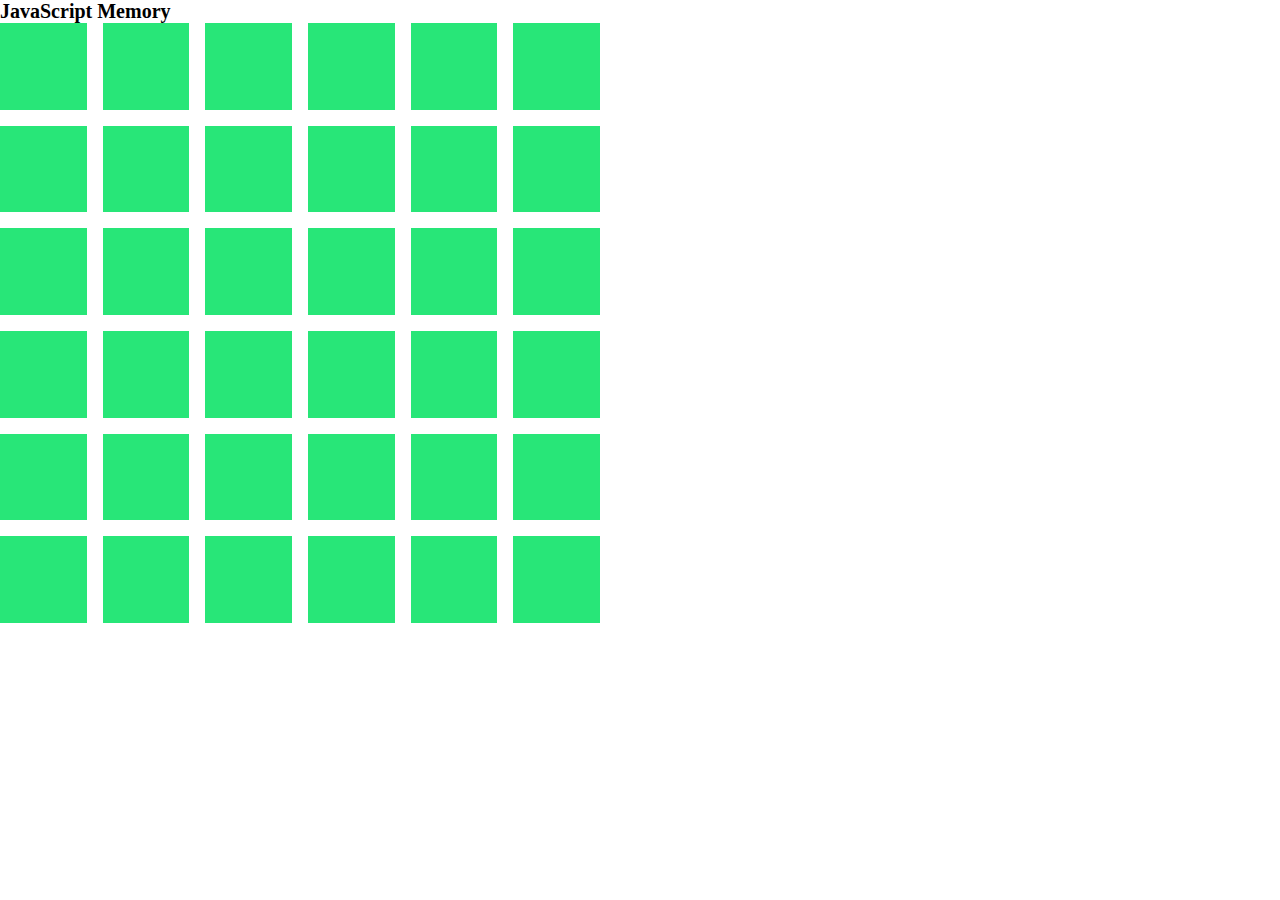
==== index.html @ 5bbcac87 "feat: memory base" ====
<!DOCTYPE html>
<html>
    <head>
        <title>Memory</title>
        <link href="styles/general.css" type="text/css" rel="stylesheet">
    </head>
    <body>
        <div id="game_title">
            JavaScript Memory
        </div>
        <div id="table">
        </div>

        <script src="scripts/static.js"></script>
    </body>
</html>
---- styles/general.css ----
html, body {
    margin: 0;
    font-family: Calibri;
}

#game_title {
    font-weight: 700;
    font-size: 20px;
}

#table {
    width: 600px;
    height: 600px;
    display: grid;
    grid-template-columns: repeat(6, 1fr);
    grid-template-rows: repeat(6, 1fr);
    grid-gap: 1em;
}

.card {
    background: rgb(40, 230, 120);
    color: white;
    font-weight: 700;
}

.open {
    background: rgb(180, 62, 226);
}
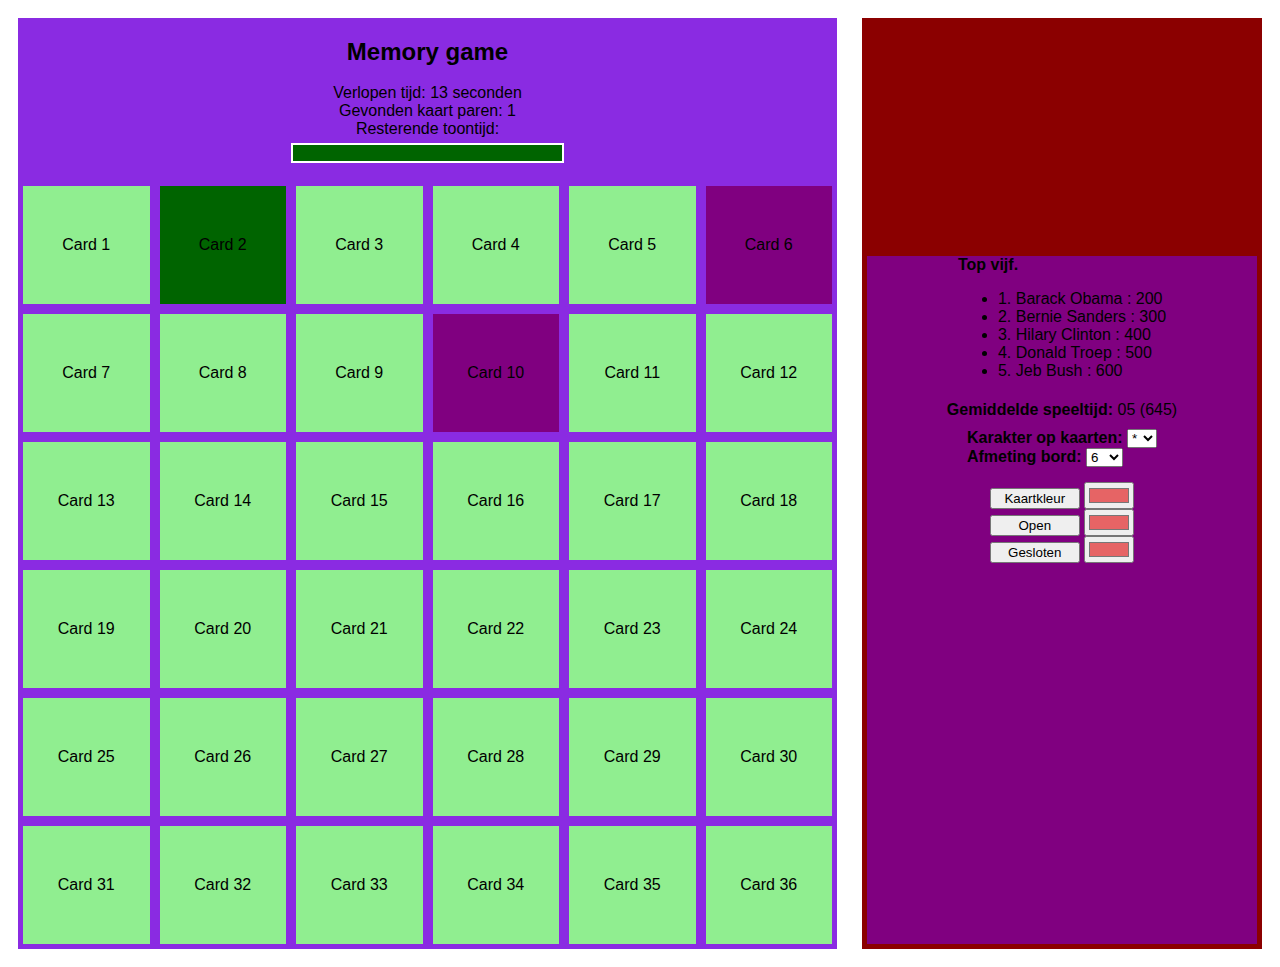
==== commit 4109dd76: "feat(layout/base): New styling, removed JS because it's not allowed yet." ====
--- a/index.html
+++ b/index.html
@@ -5,12 +5,173 @@
         <link href="styles/general.css" type="text/css" rel="stylesheet">
     </head>
     <body>
-        <div id="game_title">
-            JavaScript Memory
+        <div class="grid_container">
+            <div class="game_section section_margin">
+                <div class="text_center">
+                    <h2 class="remove-bottom-margin">Memory game</h2>
+                    <br>
+                    <p class="remove-margin">Verlopen tijd: 13 seconden</p>
+                    <p class="remove-margin">Gevonden kaart paren: 1</p>
+                    <p class="remove-margin">Resterende toontijd:</p>
+                    <div class="toontijd_meter">
+                        <div class="toontijd_inner">
+                        </div>
+                    </div>
+                </div>
+                <br>
+                <div class="card_container text_center">
+                    <div class="card_closed">
+                        Card 1
+                    </div>
+                    <div class="card_open">
+                        Card 2
+                    </div>
+                    <div class="card_closed">
+                        Card 3
+                    </div>
+                    <div class="card_closed">
+                        Card 4
+                    </div>
+                    <div class="card_closed">
+                        Card 5
+                    </div>
+                    <div class="card_matched">
+                        Card 6
+                    </div>
+                    <div class="card_closed">
+                        Card 7
+                    </div>
+                    <div class="card_closed">
+                        Card 8
+                    </div>
+                    <div class="card_closed">
+                        Card 9
+                    </div>
+                    <div class="card_matched">
+                        Card 10
+                    </div>
+                    <div class="card_closed">
+                        Card 11
+                    </div>
+                    <div class="card_closed">
+                        Card 12
+                    </div>
+                    <div class="card_closed">
+                        Card 13
+                    </div>
+                    <div class="card_closed">
+                        Card 14
+                    </div>
+                    <div class="card_closed">
+                        Card 15
+                    </div>
+                    <div class="card_closed">
+                        Card 16
+                    </div>
+                    <div class="card_closed">
+                        Card 17
+                    </div>
+                    <div class="card_closed">
+                        Card 18
+                    </div>
+                    <div class="card_closed">
+                        Card 19
+                    </div>
+                    <div class="card_closed">
+                        Card 20
+                    </div>
+                    <div class="card_closed">
+                        Card 21
+                    </div>
+                    <div class="card_closed">
+                        Card 22
+                    </div>
+                    <div class="card_closed">
+                        Card 23
+                    </div>
+                    <div class="card_closed">
+                        Card 24
+                    </div>
+                    <div class="card_closed">
+                        Card 25
+                    </div>
+                    <div class="card_closed">
+                        Card 26
+                    </div>
+                    <div class="card_closed">
+                        Card 27
+                    </div>
+                    <div class="card_closed">
+                        Card 28
+                    </div>
+                    <div class="card_closed">
+                        Card 29
+                    </div>
+                    <div class="card_closed">
+                        Card 30
+                    </div>
+                    <div class="card_closed">
+                        Card 31
+                    </div>
+                    <div class="card_closed">
+                        Card 32
+                    </div>
+                    <div class="card_closed">
+                        Card 33
+                    </div>
+                    <div class="card_closed">
+                        Card 34
+                    </div>
+                    <div class="card_closed">
+                        Card 35
+                    </div>
+                    <div class="card_closed">
+                        Card 36
+                    </div>
+                </div>
+            </div>
+            <div class="settings_section section_margin">
+                <div class="settings_container">
+                    <div class="top_five">
+                        <b>Top vijf.</b>
+                        <ul>
+                            <li>1. Barack Obama : 200</li>
+                            <li>2. Bernie Sanders : 300</li>
+                            <li>3. Hilary Clinton : 400</li>
+                            <li>4. Donald Troep : 500</li>
+                            <li>5. Jeb Bush : 600</li>
+                        </ul>
+                    </div>
+                    <div class="avg_playtime">
+                        <b>Gemiddelde speeltijd:</b> 05 (645)
+                    </div>
+                    <div class="board_setting">
+                        <b>Karakter op kaarten:</b>
+                        <select name="characters" id="characters">
+                            <option value="*">*</option>
+                            <option value="x">x</option>
+                            <option value="o">o</option>
+                        </select> <br>
+                        <b>Afmeting bord:</b>
+                        <select name="size" id="size">
+                            <option value="6">6</option>
+                            <option value="12">12</option>
+                            <option value="18">18</option>
+                        </select> <br>
+                    </div>
+                    <div class="color_settings">
+                        <button class="color_buttons">Kaartkleur</button>
+                        <input type="color" id="default_card" name="head" value="#e66465">
+                        <br>
+                        <button class="color_buttons">Open</button>
+                        <input type="color" id="open" name="head" value="#e66465">
+                        <br>
+                        <button class="color_buttons">Gesloten</button>
+                        <input type="color" id="closed" name="head" value="#e66465">
+                        <br>
+                    </div>
+                </div>
+            </div>
         </div>
-        <div id="table">
-        </div>
-
-        <script src="scripts/static.js"></script>
     </body>
 </html>--- a/styles/general.css
+++ b/styles/general.css
@@ -1,28 +1,132 @@
 html, body {
-    margin: 0;
-    font-family: Calibri;
+    font-family: Arial;
 }
 
-#game_title {
-    font-weight: 700;
-    font-size: 20px;
+.remove-margin {
+    margin: 0;
 }
 
-#table {
-    width: 600px;
-    height: 600px;
-    display: grid;
-    grid-template-columns: repeat(6, 1fr);
-    grid-template-rows: repeat(6, 1fr);
-    grid-gap: 1em;
+.remove-bottom-margin {
+    margin-bottom: 0;
 }
 
-.card {
-    background: rgb(40, 230, 120);
-    color: white;
-    font-weight: 700;
+.text_center {
+    text-align: center;
 }
 
-.open {
-    background: rgb(180, 62, 226);
-}+.grid_container {
+    width: 100%;
+    height: auto;
+    display: grid;
+    gap: 25px 5px;
+    grid-template-columns: 2fr 1fr;
+}
+
+.section_margin {
+    margin: 10px 10px;
+}
+
+.game_section {
+    grid-column-start: 1;
+    background-color: blueviolet;
+    min-width: 400px;
+}
+
+.toontijd {
+    width: 100%;
+    height: 20px;
+    background: chartreuse;
+    display: grid;
+    grid-template-columns: 1fr 1fr 1fr;
+    grid-template-rows: 1fr;
+}
+
+.toontijd_meter {
+    display: grid;
+    width: 100%;
+    height: 20px;
+    grid-template-columns: 1fr 1fr 2fr 1fr 1fr;
+    grid-template-rows: 1fr;
+    justify-content: center;
+    margin-top: 5px;
+}
+
+.toontijd_inner {
+    background: darkgreen;
+    border-style: solid;
+    border-width: 2px;
+    border-color: white;
+    grid-column: 3/4;
+}
+
+.card_container {
+    display: grid;
+    grid-template-columns: 1fr 1fr 1fr 1fr 1fr 1fr;
+    grid-template-rows: 1fr 1fr 1fr 1fr 1fr 1fr;
+    justify-content: space-evenly;
+}
+
+.card_open {
+    margin: 5px;
+    padding: 50px 10px;
+    background: darkgreen;
+}
+
+.card_closed {
+    margin: 5px;
+    padding: 50px 10px;
+    background: lightgreen;
+}
+
+.card_matched {
+    margin: 5px;
+    padding: 50px 10px;
+    background: purple;
+}
+
+.settings_section {
+    grid-column-start: 2;
+    display: grid;
+    grid-template-columns: 1fr;
+    grid-template-rows: 1fr 3fr;
+    background-color: darkred;
+    min-width: 400px;
+}
+
+.settings_container {
+    grid-row: 2/3;
+    display: flex;
+    flex-direction: column;
+    flex-basis: auto;
+    background: purple;
+    align-items: stretch;
+    margin: 5px;
+    min-width: 300px;
+}
+
+.top_five {
+    align-self: center;
+    margin-bottom: 5px;
+}
+
+.avg_playtime {
+    align-self: center;
+    margin-bottom: 10px;
+}
+
+.board_setting {
+    align-self: center;
+    margin-bottom: 15px;
+}
+
+.color_settings {
+    align-self: center;
+    margin-bottom: 15px;
+}
+
+.color_buttons {
+    width: 90px;
+    height: auto;
+}
+
+
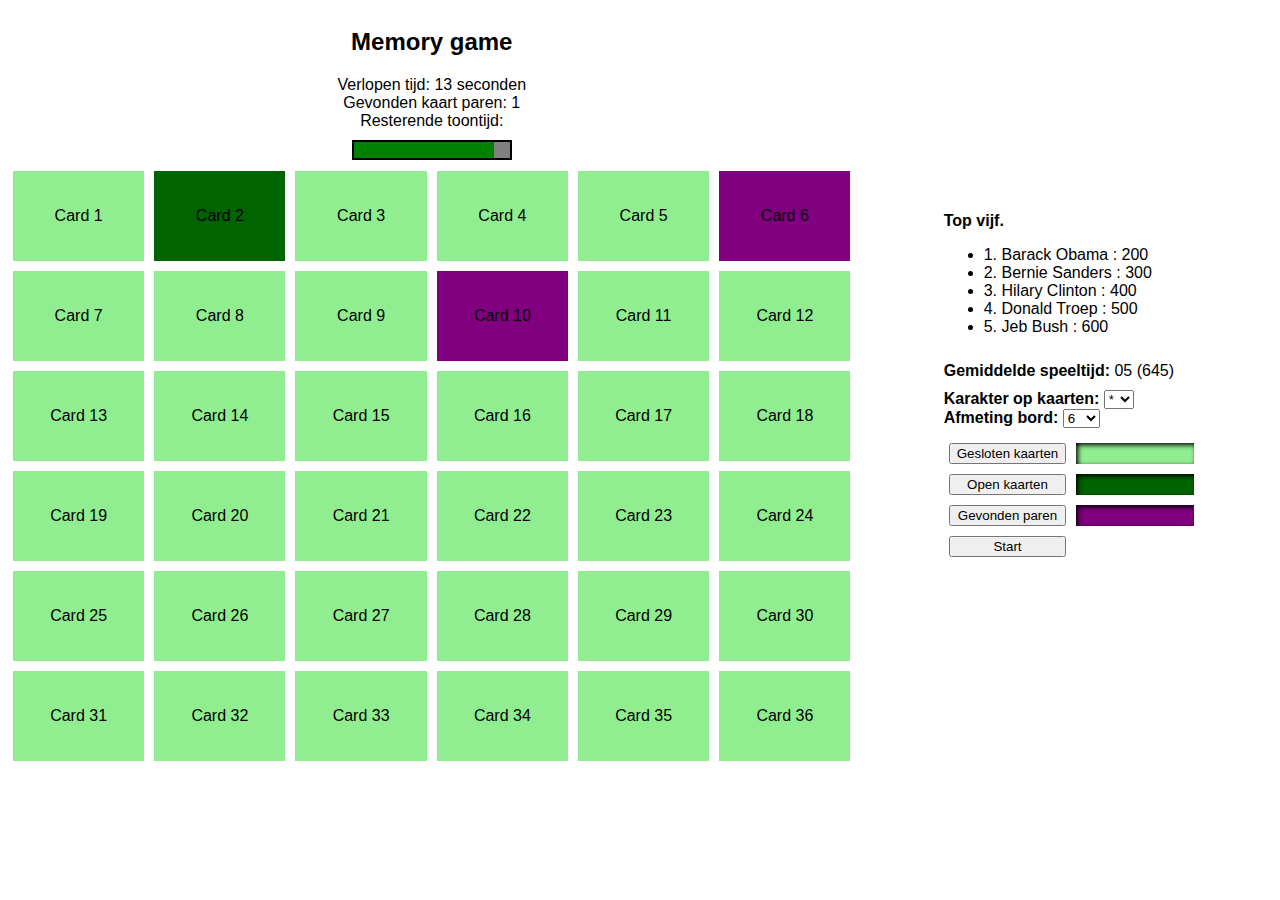
==== commit 0ca3fac8: "feat(layout/base): Design version 1.0" ====
--- a/index.html
+++ b/index.html
@@ -3,134 +3,130 @@
     <head>
         <title>Memory</title>
         <link href="styles/general.css" type="text/css" rel="stylesheet">
+        <meta name="viewport" content="width=device-width, initial-scale=1">
     </head>
     <body>
-        <div class="grid_container">
-            <div class="game_section section_margin">
-                <div class="text_center">
-                    <h2 class="remove-bottom-margin">Memory game</h2>
-                    <br>
+        <div class="container">
+            <div class="game_section">
+                <div class="game_info text_center">
+                    <h2>Memory game</h2>
                     <p class="remove-margin">Verlopen tijd: 13 seconden</p>
                     <p class="remove-margin">Gevonden kaart paren: 1</p>
                     <p class="remove-margin">Resterende toontijd:</p>
-                    <div class="toontijd_meter">
-                        <div class="toontijd_inner">
-                        </div>
-                    </div>
+                    <progress id="rest_time" value="90" max="100"></progress>
                 </div>
-                <br>
                 <div class="card_container text_center">
-                    <div class="card_closed">
+                    <div class="card_closed card_size">
                         Card 1
                     </div>
-                    <div class="card_open">
+                    <div class="card_open card_size">
                         Card 2
                     </div>
-                    <div class="card_closed">
+                    <div class="card_closed card_size">
                         Card 3
                     </div>
-                    <div class="card_closed">
+                    <div class="card_closed card_size">
                         Card 4
                     </div>
-                    <div class="card_closed">
+                    <div class="card_closed card_size">
                         Card 5
                     </div>
-                    <div class="card_matched">
+                    <div class="card_matched card_size">
                         Card 6
                     </div>
-                    <div class="card_closed">
+                    <div class="card_closed card_size">
                         Card 7
                     </div>
-                    <div class="card_closed">
+                    <div class="card_closed card_size">
                         Card 8
                     </div>
-                    <div class="card_closed">
+                    <div class="card_closed card_size">
                         Card 9
                     </div>
-                    <div class="card_matched">
+                    <div class="card_matched card_size">
                         Card 10
                     </div>
-                    <div class="card_closed">
+                    <div class="card_closed card_size">
                         Card 11
                     </div>
-                    <div class="card_closed">
+                    <div class="card_closed card_size">
                         Card 12
                     </div>
-                    <div class="card_closed">
+                    <div class="card_closed card_size">
                         Card 13
                     </div>
-                    <div class="card_closed">
+                    <div class="card_closed card_size">
                         Card 14
                     </div>
-                    <div class="card_closed">
+                    <div class="card_closed card_size">
                         Card 15
                     </div>
-                    <div class="card_closed">
+                    <div class="card_closed card_size">
                         Card 16
                     </div>
-                    <div class="card_closed">
+                    <div class="card_closed card_size">
                         Card 17
                     </div>
-                    <div class="card_closed">
+                    <div class="card_closed card_size">
                         Card 18
                     </div>
-                    <div class="card_closed">
+                    <div class="card_closed card_size">
                         Card 19
                     </div>
-                    <div class="card_closed">
+                    <div class="card_closed card_size">
                         Card 20
                     </div>
-                    <div class="card_closed">
+                    <div class="card_closed card_size">
                         Card 21
                     </div>
-                    <div class="card_closed">
+                    <div class="card_closed card_size">
                         Card 22
                     </div>
-                    <div class="card_closed">
+                    <div class="card_closed card_size">
                         Card 23
                     </div>
-                    <div class="card_closed">
+                    <div class="card_closed card_size">
                         Card 24
                     </div>
-                    <div class="card_closed">
+                    <div class="card_closed card_size">
                         Card 25
                     </div>
-                    <div class="card_closed">
+                    <div class="card_closed card_size">
                         Card 26
                     </div>
-                    <div class="card_closed">
+                    <div class="card_closed card_size">
                         Card 27
                     </div>
-                    <div class="card_closed">
+                    <div class="card_closed card_size">
                         Card 28
                     </div>
-                    <div class="card_closed">
+                    <div class="card_closed card_size">
                         Card 29
                     </div>
-                    <div class="card_closed">
+                    <div class="card_closed card_size">
                         Card 30
                     </div>
-                    <div class="card_closed">
+                    <div class="card_closed card_size">
                         Card 31
                     </div>
-                    <div class="card_closed">
+                    <div class="card_closed card_size">
                         Card 32
                     </div>
-                    <div class="card_closed">
+                    <div class="card_closed card_size">
                         Card 33
                     </div>
-                    <div class="card_closed">
+                    <div class="card_closed card_size">
                         Card 34
                     </div>
-                    <div class="card_closed">
+                    <div class="card_closed card_size">
                         Card 35
                     </div>
-                    <div class="card_closed">
+                    <div class="card_closed card_size">
                         Card 36
                     </div>
                 </div>
             </div>
-            <div class="settings_section section_margin">
+            <div class="settings_section">
                 <div class="settings_container">
                     <div class="top_five">
                         <b>Top vijf.</b>
@@ -159,16 +155,18 @@
                             <option value="18">18</option>
                         </select> <br>
                     </div>
-                    <div class="color_settings">
-                        <button class="color_buttons">Kaartkleur</button>
-                        <input type="color" id="default_card" name="head" value="#e66465">
-                        <br>
-                        <button class="color_buttons">Open</button>
-                        <input type="color" id="open" name="head" value="#e66465">
-                        <br>
-                        <button class="color_buttons">Gesloten</button>
-                        <input type="color" id="closed" name="head" value="#e66465">
-                        <br>
+                    <div class="color_section">
+                        <button class="color_buttons">Gesloten kaarten</button>
+                        <div id="closed_card_color" class="card_color"></div>
+
+                        <button class="color_buttons">Open kaarten</button>
+                        <div id="open_card_color" class="card_color"></div>
+
+                        <button class="color_buttons">Gevonden paren</button>
+                        <div id="matched_cards_color" class="card_color"></div>
+                    </div>
+                    <div class="game_start_section">
+                        <button class="start_button">Start</button>
                     </div>
                 </div>
             </div>
--- a/styles/general.css
+++ b/styles/general.css
@@ -14,119 +14,172 @@
     text-align: center;
 }
 
-.grid_container {
+.container {
     width: 100%;
-    height: auto;
-    display: grid;
-    gap: 25px 5px;
-    grid-template-columns: 2fr 1fr;
+    display: flex;
+    flex-direction: column;
+    row-gap: 5px;
 }
 
-.section_margin {
-    margin: 10px 10px;
+/** GAME SECTION CSS **/
+.game_section {
+    min-width: 300px;
+    display: flex;
+    flex-direction: column;
+    row-gap: 5px;
+    flex-grow: 8;
 }
 
-.game_section {
-    grid-column-start: 1;
-    background-color: blueviolet;
-    min-width: 400px;
+#rest_time {
+    margin-top: 10px;
+    height: 20px;
+    appearance: none;
+    border: solid 2px black;
 }
 
-.toontijd {
-    width: 100%;
-    height: 20px;
-    background: chartreuse;
-    display: grid;
-    grid-template-columns: 1fr 1fr 1fr;
-    grid-template-rows: 1fr;
+progress[value]::-webkit-progress-value {
+    background-color: green;
+    -webkit-appearance: none;
+    appearance: none;
 }
 
-.toontijd_meter {
-    display: grid;
-    width: 100%;
-    height: 20px;
-    grid-template-columns: 1fr 1fr 2fr 1fr 1fr;
-    grid-template-rows: 1fr;
-    justify-content: center;
-    margin-top: 5px;
-}
+/*::-webkit-progress-value {*/
+/*    background-color: green;*/
+/*}*/
 
-.toontijd_inner {
-    background: darkgreen;
-    border-style: solid;
-    border-width: 2px;
-    border-color: white;
-    grid-column: 3/4;
-}
+/*::-moz-progress-bar {*/
+/*    background-color: green;*/
+/*}*/
 
 .card_container {
     display: grid;
-    grid-template-columns: 1fr 1fr 1fr 1fr 1fr 1fr;
-    grid-template-rows: 1fr 1fr 1fr 1fr 1fr 1fr;
+    grid-template-columns: 1fr 1fr 1fr;
     justify-content: space-evenly;
 }
 
+.card_size {
+    margin: 5px;
+    padding: 36px 5px;
+}
+
+.card_closed {
+    background: lightgreen;
+}
+
+.card_closed:hover {
+    cursor: pointer;
+}
+
 .card_open {
-    margin: 5px;
-    padding: 50px 10px;
     background: darkgreen;
 }
 
-.card_closed {
+.card_matched {
+    background: purple;
+}
+
+/** SETTING SECTION CSS **/
+.settings_section {
+    min-width: 300px;
+    flex-grow: 2;
+}
+
+.settings_container {
+    padding: 5px;
+    display: flex;
+    flex-direction: column;
+}
+
+.top_five {
+    padding-bottom: 10px;
+}
+
+.avg_playtime {
+    padding-bottom: 10px;
+}
+
+.board_setting {
+    padding-bottom: 10px;
+}
+
+.color_section {
+    display: grid;
+    grid-template-columns: 1fr 1fr;
+}
+
+.color_settings {
+    grid-column: 1/2;
+    padding-bottom: 10px;
+}
+
+.color_buttons {
+    height: auto;
     margin: 5px;
-    padding: 50px 10px;
+}
+
+.card_color {
+    height: auto;
+    margin: 5px;
+    box-shadow: 2px 2px 5px black inset;
+}
+
+#closed_card_color {
     background: lightgreen;
 }
 
-.card_matched {
-    margin: 5px;
-    padding: 50px 10px;
+#open_card_color {
+
+    background: darkgreen;
+}
+
+#matched_cards_color {
     background: purple;
 }
 
-.settings_section {
-    grid-column-start: 2;
+.game_start_section {
     display: grid;
-    grid-template-columns: 1fr;
-    grid-template-rows: 1fr 3fr;
-    background-color: darkred;
-    min-width: 400px;
+    grid-template-columns: 1fr 1fr;
 }
 
-.settings_container {
-    grid-row: 2/3;
-    display: flex;
-    flex-direction: column;
-    flex-basis: auto;
-    background: purple;
-    align-items: stretch;
+.start_button {
+    grid-column: 1/2;
+    height: auto;
     margin: 5px;
-    min-width: 300px;
 }
 
-.top_five {
-    align-self: center;
-    margin-bottom: 5px;
+/** MEDIA QUERIES **/
+@media screen and (min-width: 600px) {
+    .card_container {
+        grid-template-columns: 1fr 1fr 1fr 1fr;
+    }
 }
 
-.avg_playtime {
-    align-self: center;
-    margin-bottom: 10px;
+@media screen and (min-width: 900px) {
+    .card_container {
+        grid-template-columns: 1fr 1fr 1fr 1fr 1fr 1fr;
+    }
 }
 
-.board_setting {
-    align-self: center;
-    margin-bottom: 15px;
+@media screen and (min-width: 1200px) {
+    .container {
+        flex-direction: row;
+        column-gap: 15px;
+    }
+
+    .settings_section {
+        padding: 0px 20px;
+        display: flex;
+        align-items: center;
+        justify-content: center;
+    }
+
+    .settings_container {
+
+    }
 }
 
-.color_settings {
-    align-self: center;
-    margin-bottom: 15px;
-}
-
-.color_buttons {
-    width: 90px;
-    height: auto;
-}
-
-
+@media screen and (min-width: 1600px) {
+    .card_size {
+        padding: 45px 5px;
+    }
+}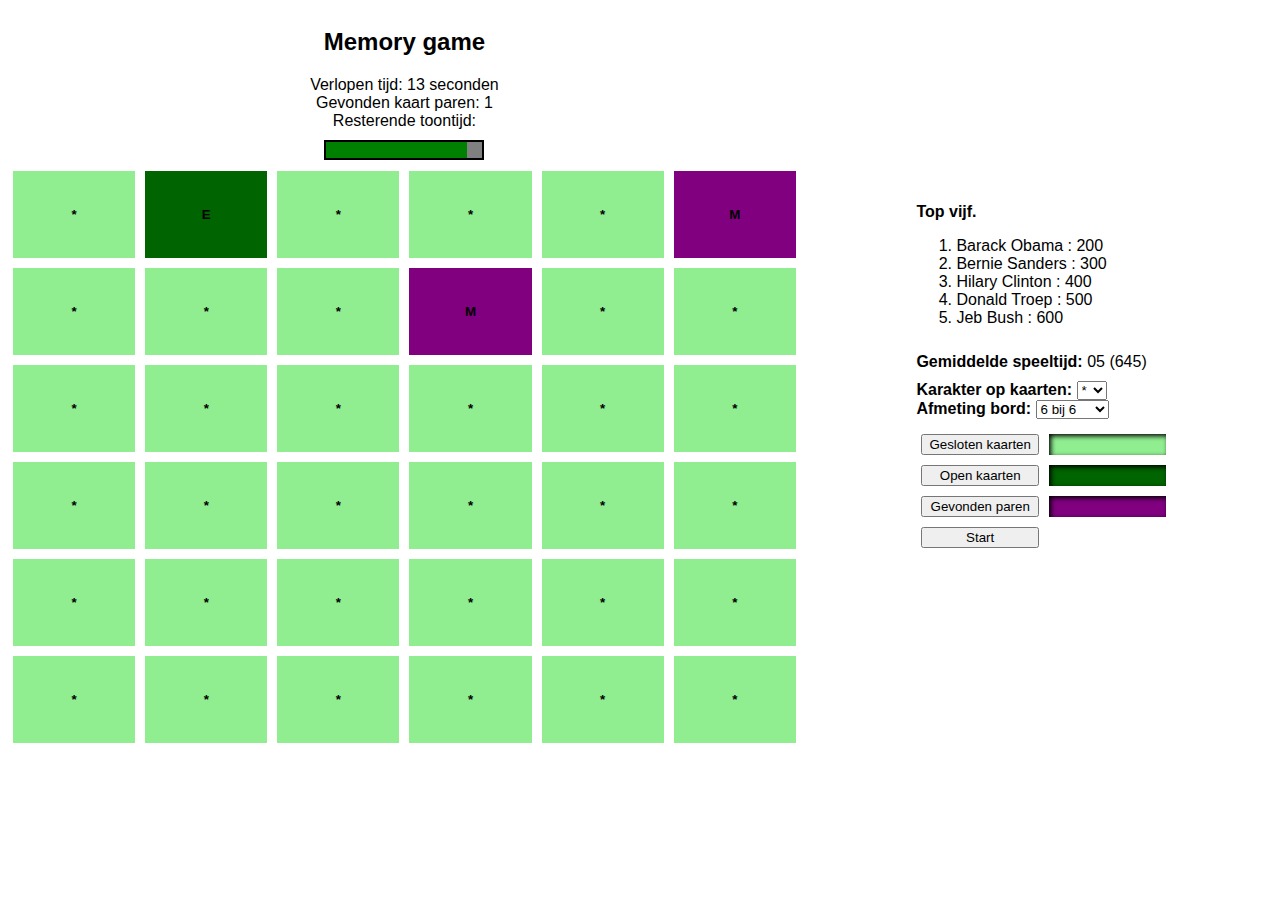
==== commit 24bd804f: "feat(layout/base): Added some screen reader stuff." ====
--- a/index.html
+++ b/index.html
@@ -16,157 +16,157 @@
                     <progress id="rest_time" value="90" max="100"></progress>
                 </div>
                 <div class="card_container text_center">
-                    <div class="card_closed card_size">
-                        Card 1
-                    </div>
-                    <div class="card_open card_size">
-                        Card 2
-                    </div>
-                    <div class="card_closed card_size">
-                        Card 3
-                    </div>
-                    <div class="card_closed card_size">
-                        Card 4
-                    </div>
-                    <div class="card_closed card_size">
-                        Card 5
-                    </div>
-                    <div class="card_matched card_size">
-                        Card 6
-                    </div>
-                    <div class="card_closed card_size">
-                        Card 7
-                    </div>
-                    <div class="card_closed card_size">
-                        Card 8
-                    </div>
-                    <div class="card_closed card_size">
-                        Card 9
-                    </div>
-                    <div class="card_matched card_size">
-                        Card 10
-                    </div>
-                    <div class="card_closed card_size">
-                        Card 11
-                    </div>
-                    <div class="card_closed card_size">
-                        Card 12
-                    </div>
-                    <div class="card_closed card_size">
-                        Card 13
-                    </div>
-                    <div class="card_closed card_size">
-                        Card 14
-                    </div>
-                    <div class="card_closed card_size">
-                        Card 15
-                    </div>
-                    <div class="card_closed card_size">
-                        Card 16
-                    </div>
-                    <div class="card_closed card_size">
-                        Card 17
-                    </div>
-                    <div class="card_closed card_size">
-                        Card 18
-                    </div>
-                    <div class="card_closed card_size">
-                        Card 19
-                    </div>
-                    <div class="card_closed card_size">
-                        Card 20
-                    </div>
-                    <div class="card_closed card_size">
-                        Card 21
-                    </div>
-                    <div class="card_closed card_size">
-                        Card 22
-                    </div>
-                    <div class="card_closed card_size">
-                        Card 23
-                    </div>
-                    <div class="card_closed card_size">
-                        Card 24
-                    </div>
-                    <div class="card_closed card_size">
-                        Card 25
-                    </div>
-                    <div class="card_closed card_size">
-                        Card 26
-                    </div>
-                    <div class="card_closed card_size">
-                        Card 27
-                    </div>
-                    <div class="card_closed card_size">
-                        Card 28
-                    </div>
-                    <div class="card_closed card_size">
-                        Card 29
-                    </div>
-                    <div class="card_closed card_size">
-                        Card 30
-                    </div>
-                    <div class="card_closed card_size">
-                        Card 31
-                    </div>
-                    <div class="card_closed card_size">
-                        Card 32
-                    </div>
-                    <div class="card_closed card_size">
-                        Card 33
-                    </div>
-                    <div class="card_closed card_size">
-                        Card 34
-                    </div>
-                    <div class="card_closed card_size">
-                        Card 35
-                    </div>
-                    <div class="card_closed card_size">
-                        Card 36
-                    </div>
+                    <button type="button"  name="card 1" class="card_closed card_size">
+                        <b>*</b>
+                    </button>
+                    <button type="button"  class="card_open card_size" disabled>
+                        <b>E</b>
+                    </button>
+                    <button type="button"  class="card_closed card_size">
+                        <b>*</b>
+                    </button>
+                    <button type="button"  class="card_closed card_size">
+                        <b>*</b>
+                    </button>
+                    <button type="button"  class="card_closed card_size">
+                        <b>*</b>
+                    </button>
+                    <button type="button"  class="card_matched card_size" disabled>
+                        <b>M</b>
+                    </button>
+                    <button type="button"  class="card_closed card_size">
+                        <b>*</b>
+                    </button>
+                    <button type="button"  class="card_closed card_size">
+                        <b>*</b>
+                    </button>
+                    <button type="button"  class="card_closed card_size">
+                        <b>*</b>
+                    </button>
+                    <button type="button"  class="card_matched card_size" disabled>
+                        <b>M</b>
+                    </button>
+                    <button type="button"  class="card_closed card_size">
+                        <b>*</b>
+                    </button>
+                    <button type="button"  class="card_closed card_size">
+                        <b>*</b>
+                    </button>
+                    <button type="button"  class="card_closed card_size">
+                        <b>*</b>
+                    </button>
+                    <button type="button"  class="card_closed card_size">
+                        <b>*</b>
+                    </button>
+                    <button type="button"  class="card_closed card_size">
+                        <b>*</b>
+                    </button>
+                    <button type="button"  class="card_closed card_size">
+                        <b>*</b>
+                    </button>
+                    <button type="button"  class="card_closed card_size">
+                        <b>*</b>
+                    </button>
+                    <button type="button"  class="card_closed card_size">
+                        <b>*</b>
+                    </button>
+                    <button type="button"  class="card_closed card_size">
+                        <b>*</b>
+                    </button>
+                    <button type="button"  class="card_closed card_size">
+                        <b>*</b>
+                    </button>
+                    <button type="button"  class="card_closed card_size">
+                        <b>*</b>
+                    </button>
+                    <button type="button"  class="card_closed card_size">
+                        <b>*</b>
+                    </button>
+                    <button type="button"  class="card_closed card_size">
+                        <b>*</b>
+                    </button>
+                    <button type="button"  class="card_closed card_size">
+                        <b>*</b>
+                    </button>
+                    <button type="button"  class="card_closed card_size">
+                        <b>*</b>
+                    </button>
+                    <button type="button"  class="card_closed card_size">
+                        <b>*</b>
+                    </button>
+                    <button type="button"  class="card_closed card_size">
+                        <b>*</b>
+                    </button>
+                    <button type="button"  class="card_closed card_size">
+                        <b>*</b>
+                    </button>
+                    <button type="button"  class="card_closed card_size">
+                        <b>*</b>
+                    </button>
+                    <button type="button"  class="card_closed card_size">
+                        <b>*</b>
+                    </button>
+                    <button type="button"  class="card_closed card_size">
+                        <b>*</b>
+                    </button>
+                    <button type="button"  class="card_closed card_size">
+                        <b>*</b>
+                    </button>
+                    <button type="button"  class="card_closed card_size">
+                        <b>*</b>
+                    </button>
+                    <button type="button"  class="card_closed card_size">
+                        <b>*</b>
+                    </button>
+                    <button type="button"  class="card_closed card_size">
+                        <b>*</b>
+                    </button>
+                    <button type="button"  class="card_closed card_size">
+                        <b>*</b>
+                    </button>
                 </div>
             </div>
             <div class="settings_section">
                 <div class="settings_container">
                     <div class="top_five">
                         <b>Top vijf.</b>
-                        <ul>
-                            <li>1. Barack Obama : 200</li>
-                            <li>2. Bernie Sanders : 300</li>
-                            <li>3. Hilary Clinton : 400</li>
-                            <li>4. Donald Troep : 500</li>
-                            <li>5. Jeb Bush : 600</li>
-                        </ul>
+                        <ol>
+                            <li>Barack Obama : 200</li>
+                            <li>Bernie Sanders : 300</li>
+                            <li>Hilary Clinton : 400</li>
+                            <li>Donald Troep : 500</li>
+                            <li>Jeb Bush : 600</li>
+                        </ol>
                     </div>
                     <div class="avg_playtime">
-                        <b>Gemiddelde speeltijd:</b> 05 (645)
+                        <label for="average_playtime"><b>Gemiddelde speeltijd:</b></label> <span id="average_playtime">05 (645)</span>
                     </div>
                     <div class="board_setting">
-                        <b>Karakter op kaarten:</b>
+                        <label for="characters"><b>Karakter op kaarten:</b></label>
                         <select name="characters" id="characters">
                             <option value="*">*</option>
                             <option value="x">x</option>
                             <option value="o">o</option>
                         </select> <br>
-                        <b>Afmeting bord:</b>
-                        <select name="size" id="size">
-                            <option value="6">6</option>
-                            <option value="12">12</option>
-                            <option value="18">18</option>
+                        <label for="board_size"><b>Afmeting bord:</b></label>
+                        <select name="board_size" id="board_size">
+                            <option value="6">6 bij 6</option>
+                            <option value="12">12 bij 12</option>
+                            <option value="18">18 bij 18</option>
                         </select> <br>
                     </div>
                     <div class="color_section">
-                        <button class="color_buttons">Gesloten kaarten</button>
+                        <button type="button" class="color_buttons" data-message="Deze knop veranderd de kleur van de gesloten kaarten.">Gesloten kaarten</button>
                         <div id="closed_card_color" class="card_color"></div>
 
-                        <button class="color_buttons">Open kaarten</button>
+                        <button type="button"  class="color_buttons" data-message="Deze knop veranderd de kleur van de geselecteerde kaarten.">Open kaarten</button>
                         <div id="open_card_color" class="card_color"></div>
 
-                        <button class="color_buttons">Gevonden paren</button>
+                        <button type="button"  class="color_buttons" data-message="Deze knop veranderd de kleur van de gevonden paren.">Gevonden paren</button>
                         <div id="matched_cards_color" class="card_color"></div>
                     </div>
                     <div class="game_start_section">
-                        <button class="start_button">Start</button>
+                        <button type="button"  class="start_button" data-message="Deze knop start het spel.">Start</button>
                     </div>
                 </div>
             </div>
--- a/styles/general.css
+++ b/styles/general.css
@@ -37,19 +37,13 @@
     border: solid 2px black;
 }
 
-progress[value]::-webkit-progress-value {
+::-webkit-progress-value {
     background-color: green;
-    -webkit-appearance: none;
-    appearance: none;
 }
 
-/*::-webkit-progress-value {*/
-/*    background-color: green;*/
-/*}*/
-
-/*::-moz-progress-bar {*/
-/*    background-color: green;*/
-/*}*/
+::-moz-progress-bar {
+    background-color: green;
+}
 
 .card_container {
     display: grid;
@@ -60,6 +54,7 @@
 .card_size {
     margin: 5px;
     padding: 36px 5px;
+    border: none;
 }
 
 .card_closed {
@@ -72,6 +67,10 @@
 
 .card_open {
     background: darkgreen;
+}
+
+button:disabled {
+    color: black;
 }
 
 .card_matched {
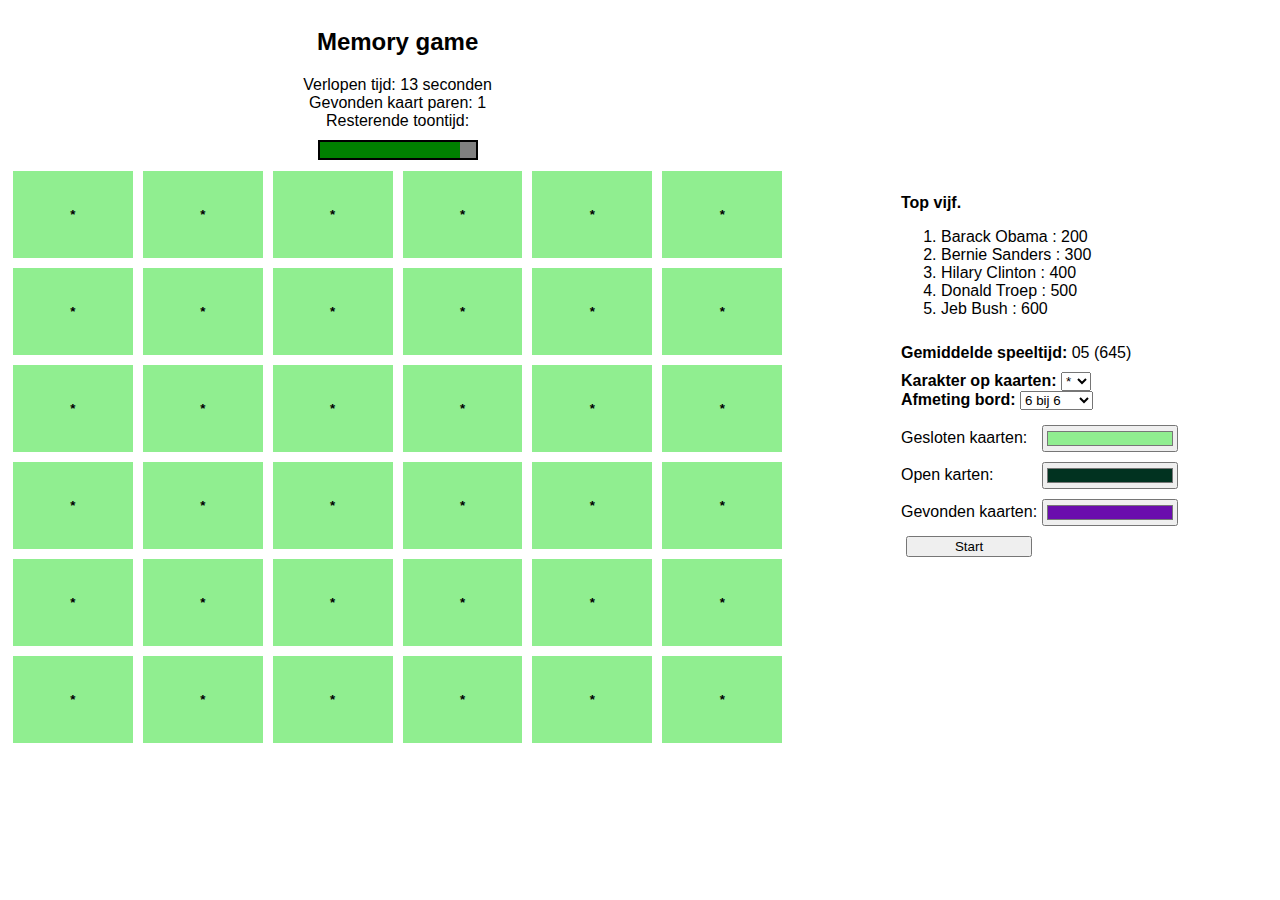
==== commit eb139174: "feat(functionality): Cool stuff with colors and shit." ====
--- a/index.html
+++ b/index.html
@@ -1,5 +1,5 @@
 <!DOCTYPE html>
-<html>
+<html xmlns="http://www.w3.org/1999/html">
     <head>
         <title>Memory</title>
         <link href="styles/general.css" type="text/css" rel="stylesheet">
@@ -16,112 +16,112 @@
                     <progress id="rest_time" value="90" max="100"></progress>
                 </div>
                 <div class="card_container text_center">
-                    <button type="button"  name="card 1" class="card_closed card_size">
+                    <button type="button" class="card_closed memory_cards">
                         <b>*</b>
                     </button>
-                    <button type="button"  class="card_open card_size" disabled>
-                        <b>E</b>
-                    </button>
-                    <button type="button"  class="card_closed card_size">
+                    <button type="button" class="card_closed memory_cards">
                         <b>*</b>
                     </button>
-                    <button type="button"  class="card_closed card_size">
+                    <button type="button" class="card_closed memory_cards">
                         <b>*</b>
                     </button>
-                    <button type="button"  class="card_closed card_size">
+                    <button type="button" class="card_closed memory_cards">
                         <b>*</b>
                     </button>
-                    <button type="button"  class="card_matched card_size" disabled>
-                        <b>M</b>
-                    </button>
-                    <button type="button"  class="card_closed card_size">
+                    <button type="button" class="card_closed memory_cards">
                         <b>*</b>
                     </button>
-                    <button type="button"  class="card_closed card_size">
+                    <button type="button" class="card_closed memory_cards">
                         <b>*</b>
                     </button>
-                    <button type="button"  class="card_closed card_size">
+                    <button type="button" class="card_closed memory_cards">
                         <b>*</b>
                     </button>
-                    <button type="button"  class="card_matched card_size" disabled>
-                        <b>M</b>
-                    </button>
-                    <button type="button"  class="card_closed card_size">
+                    <button type="button" class="card_closed memory_cards">
                         <b>*</b>
                     </button>
-                    <button type="button"  class="card_closed card_size">
+                    <button type="button" class="card_closed memory_cards">
                         <b>*</b>
                     </button>
-                    <button type="button"  class="card_closed card_size">
+                    <button type="button" class="card_closed memory_cards">
                         <b>*</b>
                     </button>
-                    <button type="button"  class="card_closed card_size">
+                    <button type="button" class="card_closed memory_cards">
                         <b>*</b>
                     </button>
-                    <button type="button"  class="card_closed card_size">
+                    <button type="button" class="card_closed memory_cards">
                         <b>*</b>
                     </button>
-                    <button type="button"  class="card_closed card_size">
+                    <button type="button" class="card_closed memory_cards">
                         <b>*</b>
                     </button>
-                    <button type="button"  class="card_closed card_size">
+                    <button type="button" class="card_closed memory_cards">
                         <b>*</b>
                     </button>
-                    <button type="button"  class="card_closed card_size">
+                    <button type="button" class="card_closed memory_cards">
                         <b>*</b>
                     </button>
-                    <button type="button"  class="card_closed card_size">
+                    <button type="button" class="card_closed memory_cards">
                         <b>*</b>
                     </button>
-                    <button type="button"  class="card_closed card_size">
+                    <button type="button" class="card_closed memory_cards">
                         <b>*</b>
                     </button>
-                    <button type="button"  class="card_closed card_size">
+                    <button type="button" class="card_closed memory_cards">
                         <b>*</b>
                     </button>
-                    <button type="button"  class="card_closed card_size">
+                    <button type="button" class="card_closed memory_cards">
                         <b>*</b>
                     </button>
-                    <button type="button"  class="card_closed card_size">
+                    <button type="button" class="card_closed memory_cards">
                         <b>*</b>
                     </button>
-                    <button type="button"  class="card_closed card_size">
+                    <button type="button" class="card_closed memory_cards">
                         <b>*</b>
                     </button>
-                    <button type="button"  class="card_closed card_size">
+                    <button type="button" class="card_closed memory_cards">
                         <b>*</b>
                     </button>
-                    <button type="button"  class="card_closed card_size">
+                    <button type="button" class="card_closed memory_cards">
                         <b>*</b>
                     </button>
-                    <button type="button"  class="card_closed card_size">
+                    <button type="button" class="card_closed memory_cards">
                         <b>*</b>
                     </button>
-                    <button type="button"  class="card_closed card_size">
+                    <button type="button" class="card_closed memory_cards">
                         <b>*</b>
                     </button>
-                    <button type="button"  class="card_closed card_size">
+                    <button type="button" class="card_closed memory_cards">
                         <b>*</b>
                     </button>
-                    <button type="button"  class="card_closed card_size">
+                    <button type="button" class="card_closed memory_cards">
                         <b>*</b>
                     </button>
-                    <button type="button"  class="card_closed card_size">
+                    <button type="button" class="card_closed memory_cards">
                         <b>*</b>
                     </button>
-                    <button type="button"  class="card_closed card_size">
+                    <button type="button" class="card_closed memory_cards">
                         <b>*</b>
                     </button>
-                    <button type="button"  class="card_closed card_size">
+                    <button type="button" class="card_closed memory_cards">
                         <b>*</b>
                     </button>
-                    <button type="button"  class="card_closed card_size">
+                    <button type="button" class="card_closed memory_cards">
                         <b>*</b>
                     </button>
-                    <button type="button"  class="card_closed card_size">
+                    <button type="button" class="card_closed memory_cards">
                         <b>*</b>
                     </button>
-                    <button type="button"  class="card_closed card_size">
+                    <button type="button" class="card_closed memory_cards">
+                        <b>*</b>
+                    </button>
+                    <button type="button" class="card_closed memory_cards">
+                        <b>*</b>
+                    </button>
+                    <button type="button" class="card_closed memory_cards">
+                        <b>*</b>
+                    </button>
+                    <button type="button" class="card_closed memory_cards">
                         <b>*</b>
                     </button>
                 </div>
@@ -156,20 +156,21 @@
                         </select> <br>
                     </div>
                     <div class="color_section">
-                        <button type="button" class="color_buttons" data-message="Deze knop veranderd de kleur van de gesloten kaarten.">Gesloten kaarten</button>
-                        <div id="closed_card_color" class="card_color"></div>
+                        Gesloten kaarten:
+                        <input type="color" id="closed_card_color" class="card_color" value="#90EE90">
 
-                        <button type="button"  class="color_buttons" data-message="Deze knop veranderd de kleur van de geselecteerde kaarten.">Open kaarten</button>
-                        <div id="open_card_color" class="card_color"></div>
+                        Open karten:
+                        <input type="color" id="open_card_color" class="card_color" value="#013220">
 
-                        <button type="button"  class="color_buttons" data-message="Deze knop veranderd de kleur van de gevonden paren.">Gevonden paren</button>
-                        <div id="matched_cards_color" class="card_color"></div>
+                        Gevonden kaarten:
+                        <input type="color" id="matched_cards_color" class="card_color" value="#6a0dad">
                     </div>
                     <div class="game_start_section">
-                        <button type="button"  class="start_button" data-message="Deze knop start het spel.">Start</button>
+                        <button type="button" class="start_button" data-message="Deze knop start het spel.">Start</button>
                     </div>
                 </div>
             </div>
         </div>
+        <script src="scripts/static.js"></script>
     </body>
 </html>--- a/styles/general.css
+++ b/styles/general.css
@@ -51,14 +51,13 @@
     justify-content: space-evenly;
 }
 
-.card_size {
+.memory_cards {
     margin: 5px;
     padding: 36px 5px;
     border: none;
 }
 
 .card_closed {
-    background: lightgreen;
 }
 
 .card_closed:hover {
@@ -66,15 +65,9 @@
 }
 
 .card_open {
-    background: darkgreen;
-}
-
-button:disabled {
-    color: black;
 }
 
 .card_matched {
-    background: purple;
 }
 
 /** SETTING SECTION CSS **/
@@ -104,6 +97,7 @@
 .color_section {
     display: grid;
     grid-template-columns: 1fr 1fr;
+    align-items: center;
 }
 
 .color_settings {
@@ -117,22 +111,21 @@
 }
 
 .card_color {
-    height: auto;
+    width: 100%;
     margin: 5px;
-    box-shadow: 2px 2px 5px black inset;
+    //box-shadow: 2px 2px 5px black inset;
 }
 
 #closed_card_color {
-    background: lightgreen;
+    //background: lightgreen;
 }
 
 #open_card_color {
-
-    background: darkgreen;
+    //background: darkgreen;
 }
 
 #matched_cards_color {
-    background: purple;
+    //background: purple;
 }
 
 .game_start_section {
@@ -178,7 +171,7 @@
 }
 
 @media screen and (min-width: 1600px) {
-    .card_size {
+    .memory_cards {
         padding: 45px 5px;
     }
 }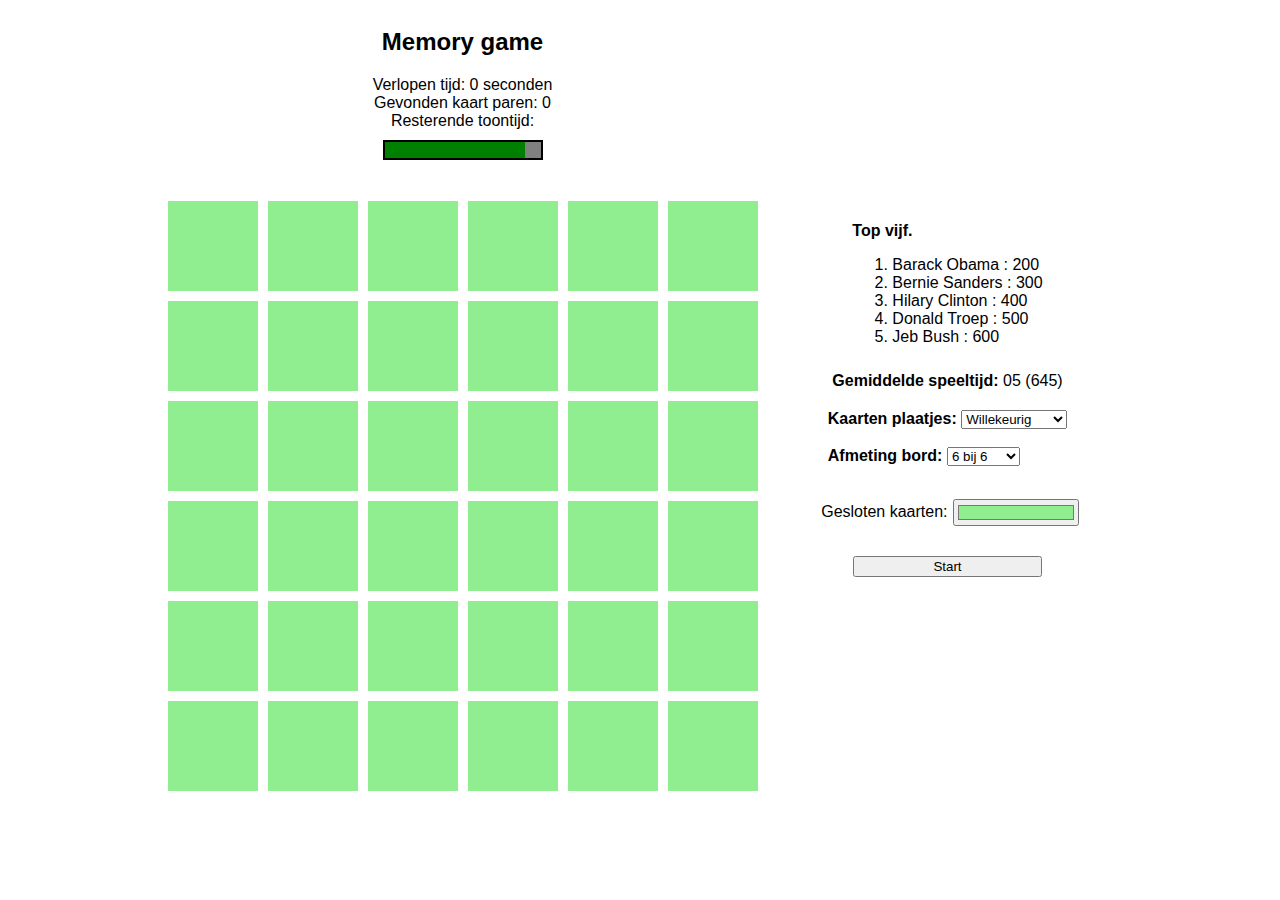
==== commit 1df4faf6: "feat(functionality): Adjusted some of the styling & added more functionality like different images, " ====
--- a/index.html
+++ b/index.html
@@ -2,128 +2,132 @@
 <html xmlns="http://www.w3.org/1999/html">
     <head>
         <title>Memory</title>
+        <script type="text/javascript" src="scripts/static.js"></script>
         <link href="styles/general.css" type="text/css" rel="stylesheet">
         <meta name="viewport" content="width=device-width, initial-scale=1">
     </head>
     <body>
+        <div id="victory">
+            <div id="win-text"></div>
+        </div>
         <div class="container">
             <div class="game_section">
                 <div class="game_info text_center">
                     <h2>Memory game</h2>
-                    <p class="remove-margin">Verlopen tijd: 13 seconden</p>
-                    <p class="remove-margin">Gevonden kaart paren: 1</p>
+                    <p id="timer" class="remove-margin">Verlopen tijd: 0 seconden</p>
+                    <p id="found-pairs" class="remove-margin">Gevonden kaart paren: 0</p>
                     <p class="remove-margin">Resterende toontijd:</p>
                     <progress id="rest_time" value="90" max="100"></progress>
                 </div>
                 <div class="card_container text_center">
-                    <button type="button" class="card_closed memory_cards">
-                        <b>*</b>
-                    </button>
-                    <button type="button" class="card_closed memory_cards">
-                        <b>*</b>
-                    </button>
-                    <button type="button" class="card_closed memory_cards">
-                        <b>*</b>
-                    </button>
-                    <button type="button" class="card_closed memory_cards">
-                        <b>*</b>
-                    </button>
-                    <button type="button" class="card_closed memory_cards">
-                        <b>*</b>
-                    </button>
-                    <button type="button" class="card_closed memory_cards">
-                        <b>*</b>
-                    </button>
-                    <button type="button" class="card_closed memory_cards">
-                        <b>*</b>
-                    </button>
-                    <button type="button" class="card_closed memory_cards">
-                        <b>*</b>
-                    </button>
-                    <button type="button" class="card_closed memory_cards">
-                        <b>*</b>
-                    </button>
-                    <button type="button" class="card_closed memory_cards">
-                        <b>*</b>
-                    </button>
-                    <button type="button" class="card_closed memory_cards">
-                        <b>*</b>
-                    </button>
-                    <button type="button" class="card_closed memory_cards">
-                        <b>*</b>
-                    </button>
-                    <button type="button" class="card_closed memory_cards">
-                        <b>*</b>
-                    </button>
-                    <button type="button" class="card_closed memory_cards">
-                        <b>*</b>
-                    </button>
-                    <button type="button" class="card_closed memory_cards">
-                        <b>*</b>
-                    </button>
-                    <button type="button" class="card_closed memory_cards">
-                        <b>*</b>
-                    </button>
-                    <button type="button" class="card_closed memory_cards">
-                        <b>*</b>
-                    </button>
-                    <button type="button" class="card_closed memory_cards">
-                        <b>*</b>
-                    </button>
-                    <button type="button" class="card_closed memory_cards">
-                        <b>*</b>
-                    </button>
-                    <button type="button" class="card_closed memory_cards">
-                        <b>*</b>
-                    </button>
-                    <button type="button" class="card_closed memory_cards">
-                        <b>*</b>
-                    </button>
-                    <button type="button" class="card_closed memory_cards">
-                        <b>*</b>
-                    </button>
-                    <button type="button" class="card_closed memory_cards">
-                        <b>*</b>
-                    </button>
-                    <button type="button" class="card_closed memory_cards">
-                        <b>*</b>
-                    </button>
-                    <button type="button" class="card_closed memory_cards">
-                        <b>*</b>
-                    </button>
-                    <button type="button" class="card_closed memory_cards">
-                        <b>*</b>
-                    </button>
-                    <button type="button" class="card_closed memory_cards">
-                        <b>*</b>
-                    </button>
-                    <button type="button" class="card_closed memory_cards">
-                        <b>*</b>
-                    </button>
-                    <button type="button" class="card_closed memory_cards">
-                        <b>*</b>
-                    </button>
-                    <button type="button" class="card_closed memory_cards">
-                        <b>*</b>
-                    </button>
-                    <button type="button" class="card_closed memory_cards">
-                        <b>*</b>
-                    </button>
-                    <button type="button" class="card_closed memory_cards">
-                        <b>*</b>
-                    </button>
-                    <button type="button" class="card_closed memory_cards">
-                        <b>*</b>
-                    </button>
-                    <button type="button" class="card_closed memory_cards">
-                        <b>*</b>
-                    </button>
-                    <button type="button" class="card_closed memory_cards">
-                        <b>*</b>
-                    </button>
-                    <button type="button" class="card_closed memory_cards">
-                        <b>*</b>
-                    </button>
+                    <div class="card_closed memory_cards">
+                        
+                    </div>
+                    <div class="card_closed memory_cards">
+                        
+                    </div>
+                    <div class="card_closed memory_cards">
+                        
+                    </div>
+                    <div class="card_closed memory_cards">
+                        
+                    </div>
+                    <div class="card_closed memory_cards">
+                        
+                    </div>
+                    <div class="card_closed memory_cards">
+                        
+                    </div>
+                    <div class="card_closed memory_cards">
+                        
+                    </div>
+                    <div class="card_closed memory_cards">
+                        
+                    </div>
+                    <div class="card_closed memory_cards">
+                        
+                    </div>
+                    <div class="card_closed memory_cards">
+                        
+                    </div>
+                    <div class="card_closed memory_cards">
+                        
+                    </div>
+                    <div  class="card_closed memory_cards">
+                        
+                    </div>
+                    <div  class="card_closed memory_cards">
+                        
+                    </div>
+                    <div  class="card_closed memory_cards">
+                        
+                    </div>
+                    <div  class="card_closed memory_cards">
+                        
+                    </div>
+                    <div  class="card_closed memory_cards">
+                        
+                    </div>
+                    <div  class="card_closed memory_cards">
+                        
+                    </div>
+                    <div  class="card_closed memory_cards">
+                        
+                    </div>
+                    <div  class="card_closed memory_cards">
+                        
+                    </div>
+                    <div  class="card_closed memory_cards">
+                        
+                    </div>
+                    <div  class="card_closed memory_cards">
+                        
+                    </div>
+                    <div  class="card_closed memory_cards">
+                        
+                    </div>
+                    <div  class="card_closed memory_cards">
+                        
+                    </div>
+                    <div  class="card_closed memory_cards">
+                        
+                    </div>
+                    <div  class="card_closed memory_cards">
+                        
+                    </div>
+                    <div  class="card_closed memory_cards">
+                        
+                    </div>
+                    <div  class="card_closed memory_cards">
+                        
+                    </div>
+                    <div  class="card_closed memory_cards">
+                        
+                    </div>
+                    <div  class="card_closed memory_cards">
+                        
+                    </div>
+                    <div  class="card_closed memory_cards">
+                        
+                    </div>
+                    <div  class="card_closed memory_cards">
+                        
+                    </div>
+                    <div  class="card_closed memory_cards">
+                        
+                    </div>
+                    <div  class="card_closed memory_cards">
+                        
+                    </div>
+                    <div  class="card_closed memory_cards">
+                        
+                    </div>
+                    <div  class="card_closed memory_cards">
+                        
+                    </div>
+                    <div  class="card_closed memory_cards">
+                        
+                    </div>
                 </div>
             </div>
             <div class="settings_section">
@@ -142,28 +146,29 @@
                         <label for="average_playtime"><b>Gemiddelde speeltijd:</b></label> <span id="average_playtime">05 (645)</span>
                     </div>
                     <div class="board_setting">
-                        <label for="characters"><b>Karakter op kaarten:</b></label>
-                        <select name="characters" id="characters">
-                            <option value="*">*</option>
-                            <option value="x">x</option>
-                            <option value="o">o</option>
-                        </select> <br>
-                        <label for="board_size"><b>Afmeting bord:</b></label>
-                        <select name="board_size" id="board_size">
-                            <option value="6">6 bij 6</option>
-                            <option value="12">12 bij 12</option>
-                            <option value="18">18 bij 18</option>
-                        </select> <br>
+                        <div class="setting_spacing">
+                            <label for="images"><b>Kaarten plaatjes:</b></label>
+                            <select name="images" id="images">
+                                <option value="0">Willekeurig</option>
+                                <option value="1">Honden</option>
+                                <option value="2">Katten</option>
+                                <option value="3">Lorem picsum</option>
+                            </select>
+                        </div>
+                        <br>
+                        <div class="setting_spacing">
+                            <label for="board_size"><b>Afmeting bord:</b></label>
+                            <select name="board_size" id="board_size">
+                                <option value="small">3 bij 3</option>
+                                <option value="medium" selected="selected">6 bij 6</option>
+                                <option value="big">12 bij 12</option>
+                            </select>
+                        </div>
+                        <br>
                     </div>
                     <div class="color_section">
-                        Gesloten kaarten:
+                        <label for="closed_card_color">Gesloten kaarten:</label>
                         <input type="color" id="closed_card_color" class="card_color" value="#90EE90">
-
-                        Open karten:
-                        <input type="color" id="open_card_color" class="card_color" value="#013220">
-
-                        Gevonden kaarten:
-                        <input type="color" id="matched_cards_color" class="card_color" value="#6a0dad">
                     </div>
                     <div class="game_start_section">
                         <button type="button" class="start_button" data-message="Deze knop start het spel.">Start</button>
@@ -171,6 +176,5 @@
                 </div>
             </div>
         </div>
-        <script src="scripts/static.js"></script>
     </body>
 </html>--- a/styles/general.css
+++ b/styles/general.css
@@ -1,5 +1,5 @@
 html, body {
-    font-family: Arial;
+    font-family: Arial, serif;
 }
 
 .remove-margin {
@@ -14,11 +14,31 @@
     text-align: center;
 }
 
+#victory {
+    position: fixed;
+    visibility: hidden;
+    padding: 0;
+    margin: 0;
+    top: 0;
+    left: 0;
+    width: 100%;
+    height: 100%;
+    background: rgba(255,255,255,0.5);
+    align-items: center;
+    display: flex;
+    justify-content: center;
+}
+
+#win-text {
+    font-size: 20px;
+}
+
 .container {
     width: 100%;
     display: flex;
     flex-direction: column;
     row-gap: 5px;
+    justify-content: center;
 }
 
 /** GAME SECTION CSS **/
@@ -27,7 +47,6 @@
     display: flex;
     flex-direction: column;
     row-gap: 5px;
-    flex-grow: 8;
 }
 
 #rest_time {
@@ -47,13 +66,16 @@
 
 .card_container {
     display: grid;
-    grid-template-columns: 1fr 1fr 1fr;
+    grid-template-columns: repeat(3, 1fr);
     justify-content: space-evenly;
+    margin-top: 30px;
 }
 
 .memory_cards {
     margin: 5px;
-    padding: 36px 5px;
+    width: 80px;
+    height: 80px;
+    justify-self: center;
     border: none;
 }
 
@@ -73,7 +95,9 @@
 /** SETTING SECTION CSS **/
 .settings_section {
     min-width: 300px;
-    flex-grow: 2;
+    width: 75%;
+    align-self: center;
+    padding-top: 20px;
 }
 
 .settings_container {
@@ -83,18 +107,22 @@
 }
 
 .top_five {
+    align-self: center;
     padding-bottom: 10px;
 }
 
 .avg_playtime {
+    align-self: center;
     padding-bottom: 10px;
 }
 
 .board_setting {
-    padding-bottom: 10px;
+    align-self: center;
+    margin: 10px 0px;
 }
 
 .color_section {
+    align-self: center;
     display: grid;
     grid-template-columns: 1fr 1fr;
     align-items: center;
@@ -103,6 +131,7 @@
 .color_settings {
     grid-column: 1/2;
     padding-bottom: 10px;
+    margin-top: 20px;
 }
 
 .color_buttons {
@@ -117,49 +146,64 @@
 }
 
 #closed_card_color {
-    //background: lightgreen;
 }
 
 #open_card_color {
-    //background: darkgreen;
 }
 
 #matched_cards_color {
-    //background: purple;
 }
 
 .game_start_section {
     display: grid;
-    grid-template-columns: 1fr 1fr;
+    grid-template-columns: repeat(1, 1fr);
+    margin-top: 20px;
 }
 
 .start_button {
-    grid-column: 1/2;
     height: auto;
     margin: 5px;
+    width: 75%;
+    justify-self: center;
 }
 
 /** MEDIA QUERIES **/
+@media screen and (min-width: 400px) {
+    .card_container {
+        grid-template-columns: repeat(4, 1fr);
+    }
+}
+
 @media screen and (min-width: 600px) {
+    .memory_cards {
+        width: 90px;
+        height: 90px;
+    }
+}
+
+@media screen and (min-width: 700px) {
     .card_container {
-        grid-template-columns: 1fr 1fr 1fr 1fr;
-    }
-}
-
-@media screen and (min-width: 900px) {
-    .card_container {
-        grid-template-columns: 1fr 1fr 1fr 1fr 1fr 1fr;
+        grid-template-columns: repeat(6, 1fr);
+    }
+}
+
+@media screen and (min-width: 920px) {
+    .container {
+        flex-direction: row;
+    }
+
+    .settings_section {
+        width: auto;
     }
 }
 
 @media screen and (min-width: 1200px) {
     .container {
-        flex-direction: row;
         column-gap: 15px;
     }
 
     .settings_section {
-        padding: 0px 20px;
+        padding: 0 20px;
         display: flex;
         align-items: center;
         justify-content: center;
@@ -172,6 +216,7 @@
 
 @media screen and (min-width: 1600px) {
     .memory_cards {
-        padding: 45px 5px;
+        width: 100px;
+        height: 100px;
     }
 }